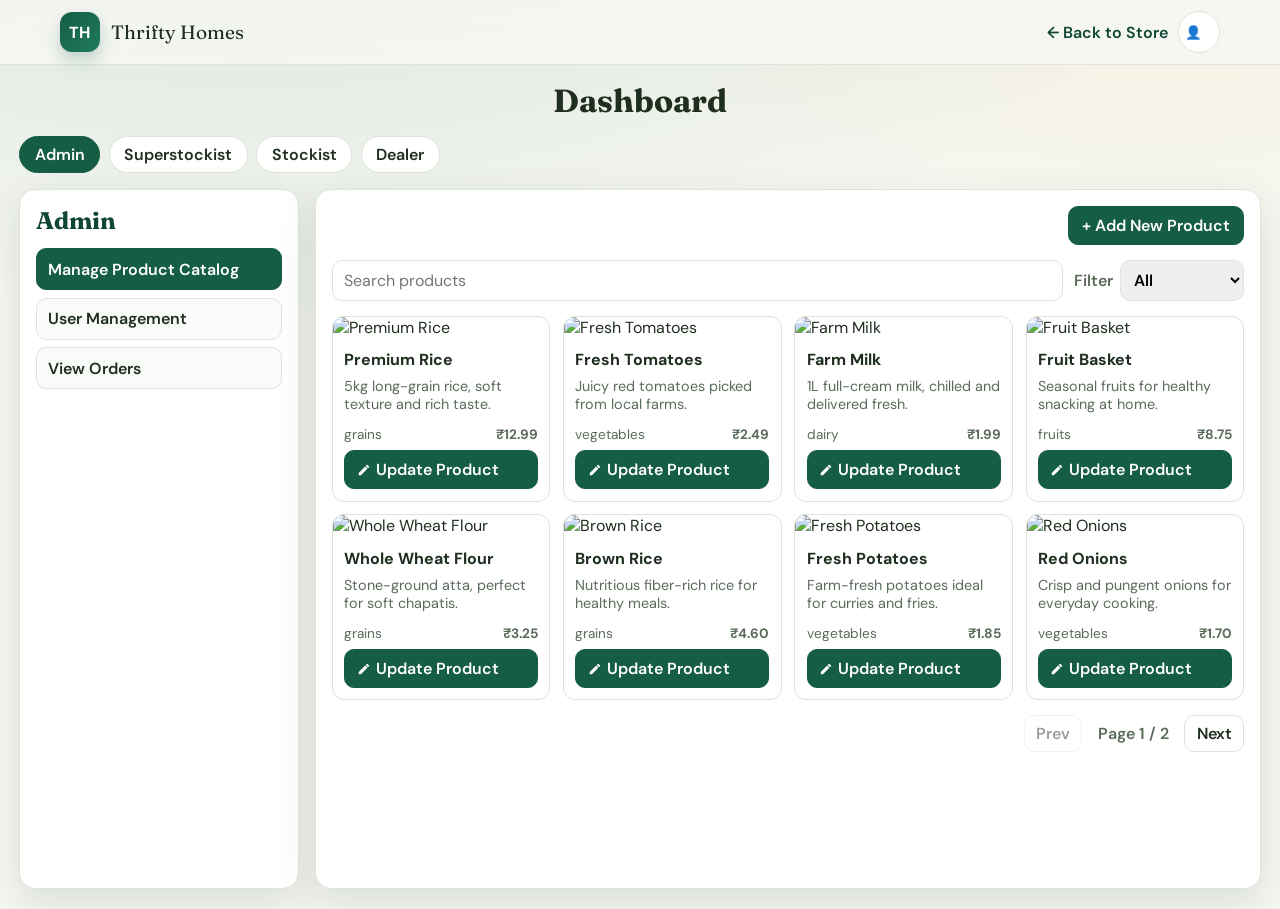
==== dashboard.html @ 23e751db "Add files via upload" ====
<!DOCTYPE html>
<html lang="en">
<head>
  <meta charset="UTF-8" />
  <meta name="viewport" content="width=device-width, initial-scale=1.0" />
  <title>Dashboard - Thrifty Homes</title>
  <link rel="preconnect" href="https://fonts.googleapis.com" />
  <link rel="preconnect" href="https://fonts.gstatic.com" crossorigin />
  <link href="https://fonts.googleapis.com/css2?family=DM+Sans:wght@400;500;700&family=Fraunces:opsz,wght@9..144,600;9..144,700&display=swap" rel="stylesheet" />
  <link rel="stylesheet" href="styles.css" />
</head>
<body>
  <header class="site-header">
    <nav class="navbar container dashboard-navbar">
      <div class="dashboard-nav-left">
        <a class="brand" href="index.html" aria-label="Thrifty Homes home">
          <span class="logo" aria-hidden="true">TH</span>
          <span class="brand-name">Thrifty Homes</span>
        </a>
      </div>
      <div class="dashboard-nav-right">
        <a class="back-link" href="index.html">← Back to Store</a>
        <button class="profile-btn dashboard-profile-btn" type="button" aria-label="User profile">
          <span class="profile-icon" aria-hidden="true">👤</span>
        </button>
      </div>
    </nav>
  </header>

  <main class="dashboard-page container" id="dashboardPage">
    <div class="dashboard-head">
      <h1>Dashboard</h1>
    </div>

    <div class="dashboard-tabs" role="tablist" aria-label="Dashboard roles">
      <button class="dashboard-tab active" data-dashboard-role="admin" type="button" role="tab" aria-selected="true">Admin</button>
      <button class="dashboard-tab" data-dashboard-role="superstockist" type="button" role="tab" aria-selected="false">Superstockist</button>
      <button class="dashboard-tab" data-dashboard-role="stockist" type="button" role="tab" aria-selected="false">Stockist</button>
      <button class="dashboard-tab" data-dashboard-role="dealer" type="button" role="tab" aria-selected="false">Dealer</button>
    </div>

    <div class="dashboard-layout">
      <aside class="dashboard-sidebar">
        <h2 class="dashboard-sidebar-title" id="dashboardSidebarTitle">Admin</h2>
        <p class="dashboard-sidebar-ref-chip" id="dashboardSidebarRefChip" hidden></p>
        <nav aria-label="Dashboard menu">
          <ul class="dashboard-menu" id="dashboardSidebarMenu"></ul>
        </nav>
      </aside>

      <section class="dashboard-content" id="dashboardContent">
        <div class="dashboard-content-head">
          <h3 id="dashboardContentTitle">Admin Workspace</h3>
          <button id="dashboardPrimaryAction" class="dashboard-primary-btn" type="button" hidden>+ Add New Product</button>
        </div>
        <p id="dashboardContentCopy">Use the menu on the left to access dashboard modules.</p>
        <div id="dashboardContentBody" class="dashboard-content-body"></div>
      </section>
    </div>
  </main>

  <div class="modal-overlay" id="productEditorModal" hidden>
    <div class="product-editor-modal">
      <button class="modal-close" id="closeProductEditor" type="button" aria-label="Close">✕</button>
      <h2 id="productEditorTitle">Update Product</h2>
      <form id="productEditorForm" class="product-editor-form">
        <label for="editorTitle">Product Name</label>
        <input id="editorTitle" name="title" type="text" required />

        <label for="editorCategory">Category</label>
        <select id="editorCategory" name="category" required>
          <option value="grains">Grains</option>
          <option value="vegetables">Vegetables</option>
          <option value="dairy">Dairy</option>
          <option value="fruits">Fruits</option>
        </select>

        <label for="editorDescription">Description</label>
        <textarea id="editorDescription" name="description" rows="3" required></textarea>

        <label for="editorPrice">Price (INR)</label>
        <input id="editorPrice" name="price" type="number" min="0.01" step="0.01" required />

        <label>Product Image</label>
        <div class="mock-upload-row">
          <button type="button" class="dashboard-secondary-btn" id="mockUploadBtn">Upload Image</button>
          <span id="mockUploadFileName" class="mock-upload-name">No file selected</span>
        </div>
        <input id="editorImage" name="image" type="text" hidden />

        <div class="product-editor-actions">
          <button type="button" class="dashboard-secondary-btn" id="cancelProductEditor">Cancel</button>
          <button type="submit" class="dashboard-primary-btn">Save Product</button>
        </div>
      </form>
    </div>
  </div>

  <div class="modal-overlay" id="userEditorModal" hidden>
    <div class="product-editor-modal">
      <button class="modal-close" id="closeUserEditor" type="button" aria-label="Close">✕</button>
      <h2>Add User</h2>
      <form id="userEditorForm" class="product-editor-form">
        <label for="userFirstName">First Name</label>
        <input id="userFirstName" name="firstName" type="text" required />

        <label for="userLastName">Last Name</label>
        <input id="userLastName" name="lastName" type="text" required />

        <label for="userEmail">Gmail ID</label>
        <input id="userEmail" name="email" type="email" placeholder="name@gmail.com" required />

        <label for="userRole">Role</label>
        <select id="userRole" name="role" required>
          <option value="Admin">Admin</option>
          <option value="Superstockist">Superstockist</option>
          <option value="Stockist">Stockist</option>
        </select>

        <label for="userReferenceNumber">Reference Number</label>
        <input id="userReferenceNumber" name="referenceNumber" type="text" required />

        <div class="product-editor-actions">
          <button type="button" class="dashboard-secondary-btn" id="cancelUserEditor">Cancel</button>
          <button type="submit" class="dashboard-primary-btn">Save User</button>
        </div>
      </form>
    </div>
  </div>

  <div class="modal-overlay" id="stockistDealerModal" hidden>
    <div class="product-editor-modal">
      <button class="modal-close" id="closeStockistDealerModal" type="button" aria-label="Close">✕</button>
      <h2>Add Stockist or Dealer</h2>
      <form id="stockistDealerForm" class="product-editor-form">
        <label for="sdFirstName">First Name</label>
        <input id="sdFirstName" name="firstName" type="text" required />

        <label for="sdLastName">Last Name</label>
        <input id="sdLastName" name="lastName" type="text" required />

        <label for="sdEmail">Gmail ID</label>
        <input id="sdEmail" name="email" type="email" placeholder="name@gmail.com" required />

        <label for="sdType">Type</label>
        <select id="sdType" name="type" required>
          <option value="stockist">Stockist</option>
          <option value="dealer">Dealer</option>
        </select>

        <label for="sdReferenceId">Reference ID</label>
        <input id="sdReferenceId" name="referenceId" type="text" required />

        <div class="product-editor-actions">
          <button type="button" class="dashboard-secondary-btn" id="cancelStockistDealerModal">Cancel</button>
          <button type="submit" class="dashboard-primary-btn">Save</button>
        </div>
      </form>
    </div>
  </div>

  <div class="modal-overlay" id="dealerInviteModal" hidden>
    <div class="product-editor-modal">
      <button class="modal-close" id="closeDealerInviteModal" type="button" aria-label="Close">✕</button>
      <h2>Add Dealer</h2>
      <form id="dealerInviteForm" class="product-editor-form">
        <label for="dealerFirstName">First Name</label>
        <input id="dealerFirstName" name="firstName" type="text" required />

        <label for="dealerLastName">Last Name</label>
        <input id="dealerLastName" name="lastName" type="text" required />

        <label for="dealerEmail">Gmail ID</label>
        <input id="dealerEmail" name="email" type="email" placeholder="name@gmail.com" required />

        <label for="dealerStockistRef">Stockist Reference ID</label>
        <input id="dealerStockistRef" name="stockistReferenceId" type="text" required />

        <label for="dealerRef">Dealer Reference ID</label>
        <input id="dealerRef" name="dealerReferenceId" type="text" required />

        <div class="product-editor-actions">
          <button type="button" class="dashboard-secondary-btn" id="cancelDealerInviteModal">Cancel</button>
          <button type="submit" class="dashboard-primary-btn">Save</button>
        </div>
      </form>
    </div>
  </div>

  <div class="modal-overlay" id="dispatchCompleteModal" hidden>
    <div class="product-editor-modal">
      <button class="modal-close" id="closeDispatchCompleteModal" type="button" aria-label="Close">✕</button>
      <h2>Update Dispatch</h2>
      <form id="dispatchCompleteForm" class="product-editor-form">
        <input id="dispatchOrderId" name="orderId" type="text" hidden />

        <label for="dispatchComments">Comments</label>
        <textarea id="dispatchComments" name="comments" rows="3" placeholder="Add dispatch notes"></textarea>

        <label for="dispatchStatus">Dispatch Status</label>
        <select id="dispatchStatus" name="dispatchStatus" required>
          <option value="dispatched">Shipped</option>
          <option value="cancelled">Cancelled</option>
        </select>

        <div id="dispatchDateTimeRow">
          <label for="dispatchCompletedAt">Dispatch Date & Time</label>
          <input id="dispatchCompletedAt" name="completedAt" type="datetime-local" required />
        </div>

        <div class="product-editor-actions">
          <button type="button" class="dashboard-secondary-btn" id="cancelDispatchCompleteModal">Cancel</button>
          <button type="submit" class="dashboard-primary-btn">Save Update</button>
        </div>
      </form>
    </div>
  </div>

  <div class="modal-overlay" id="deleteConfirmModal" hidden>
    <div class="product-editor-modal">
      <button class="modal-close" id="closeDeleteConfirmModal" type="button" aria-label="Close">✕</button>
      <h2 id="deleteConfirmTitle">Confirm Deletion</h2>
      <p id="deleteConfirmMessage">Are you sure you want to delete this user? This action cannot be undone.</p>
      <div class="product-editor-actions">
        <button type="button" class="dashboard-secondary-btn" id="cancelDeleteConfirmModal">Cancel</button>
        <button type="button" class="dashboard-primary-btn" id="confirmDeleteConfirmModal">Confirm Delete</button>
      </div>
    </div>
  </div>

  <script src="script.js"></script>
</body>
</html>
---- styles.css ----
:root {
  --bg: #f6f7f1;
  --ink: #1f2e1f;
  --muted: #5b6b5a;
  --brand: #165d46;
  --brand-dark: #0f4635;
  --accent: #f3a737;
  --card: #ffffff;
  --line: #dce5d9;
  --shadow: 0 14px 40px rgba(19, 43, 34, 0.12);
}

* {
  box-sizing: border-box;
}

body {
  margin: 0;
  font-family: "DM Sans", "Segoe UI", sans-serif;
  color: var(--ink);
  background:
    radial-gradient(1000px 500px at 20% -20%, rgba(54, 129, 101, 0.18), transparent),
    radial-gradient(700px 500px at 90% -30%, rgba(243, 167, 55, 0.18), transparent),
    var(--bg);
}

h1,
h2,
h3 {
  font-family: "Fraunces", Georgia, serif;
  margin: 0;
}

.container {
  width: min(1160px, 92vw);
  margin: 0 auto;
}

.site-header {
  position: sticky;
  top: 0;
  z-index: 40;
  background: rgba(246, 247, 241, 0.9);
  backdrop-filter: blur(12px);
  border-bottom: 1px solid rgba(22, 93, 70, 0.1);
}

.navbar {
  min-height: 74px;
  display: flex;
  align-items: center;
  justify-content: space-between;
  gap: 1.2rem;
}

.brand {
  display: flex;
  align-items: center;
  gap: 0.7rem;
  color: var(--ink);
  text-decoration: none;
}

.logo {
  width: 40px;
  height: 40px;
  border-radius: 12px;
  display: grid;
  place-items: center;
  font-weight: 700;
  letter-spacing: 0.03em;
  color: #fff;
  background: linear-gradient(135deg, var(--brand), #1f7b5e);
  box-shadow: 0 8px 16px rgba(22, 93, 70, 0.24);
}

.brand-name {
  font-family: "Fraunces", Georgia, serif;
  font-size: 1.2rem;
}

.nav-links {
  list-style: none;
  margin: 0;
  padding: 0;
  display: flex;
  align-items: center;
  gap: 0.4rem;
}

.nav-link {
  text-decoration: none;
  color: var(--ink);
  font-weight: 500;
  padding: 0.45rem 0.85rem;
  border-radius: 999px;
  transition: 0.2s ease;
}

.nav-link:hover {
  background: #e9f0e7;
}

.nav-link.has-tooltip {
  position: relative;
}

.nav-link.has-tooltip::after {
  content: attr(data-tooltip);
  position: absolute;
  left: 50%;
  top: calc(100% + 8px);
  transform: translateX(-50%) translateY(6px);
  opacity: 0;
  pointer-events: none;
  background: #1f2e1f;
  color: #fff;
  font-size: 0.78rem;
  line-height: 1.25;
  padding: 0.4rem 0.55rem;
  border-radius: 8px;
  white-space: nowrap;
  transition: opacity 0.15s ease, transform 0.15s ease;
  z-index: 70;
}

.nav-link.has-tooltip:hover::after,
.nav-link.has-tooltip:focus-visible::after {
  opacity: 1;
  transform: translateX(-50%) translateY(0);
}

.right-controls {
  margin-left: auto;
  display: flex;
  align-items: center;
  gap: 0.5rem;
}

.profile-menu {
  position: relative;
}

.profile-btn {
  border: 1px solid var(--line);
  background: #fff;
  border-radius: 999px;
  width: 42px;
  height: 42px;
  cursor: pointer;
}

.profile-btn:hover {
  border-color: var(--brand);
}

.dropdown {
  position: absolute;
  right: 0;
  top: 50px;
  display: none;
  min-width: 160px;
  background: #fff;
  border: 1px solid var(--line);
  border-radius: 12px;
  box-shadow: var(--shadow);
  overflow: hidden;
}

.dropdown.show {
  display: block;
}

.dropdown a {
  display: block;
  text-decoration: none;
  color: var(--ink);
  padding: 0.7rem 0.9rem;
}

.dropdown a:hover {
  background: #edf4eb;
}

.slideshow-wrap {
  padding: 1rem 0 0.3rem;
}

.slideshow {
  position: relative;
  min-height: 340px;
  border-radius: 24px;
  overflow: hidden;
  box-shadow: var(--shadow);
}

.slide {
  position: absolute;
  inset: 0;
  background-size: cover;
  background-position: center;
  opacity: 0;
  transform: scale(1.05);
  transition: opacity 0.8s ease, transform 0.8s ease;
  display: grid;
  align-items: end;
}

.slide.active {
  opacity: 1;
  transform: scale(1);
}

.slide-content {
  color: #fff;
  padding: 2rem;
  max-width: 600px;
}

.slide-content .eyebrow {
  font-size: 0.85rem;
  text-transform: uppercase;
  letter-spacing: 0.12em;
  opacity: 0.9;
}

.slide-content p {
  margin: 0.5rem 0 0;
  line-height: 1.5;
}

.slide-dots {
  position: absolute;
  bottom: 14px;
  right: 18px;
  display: flex;
  gap: 0.4rem;
}

.dot {
  width: 10px;
  height: 10px;
  border-radius: 50%;
  border: none;
  background: rgba(255, 255, 255, 0.5);
  cursor: pointer;
}

.dot.active {
  background: #fff;
}

.catalog {
  padding: 1.6rem 0 2.4rem;
  display: grid;
  grid-template-columns: 1fr;
  gap: 1.2rem;
}

.products-pane,
.cart-pane,
.checkout-form-panel,
.checkout-summary-panel {
  background: var(--card);
  border: 1px solid var(--line);
  border-radius: 18px;
  box-shadow: var(--shadow);
}

.products-pane,
.cart-pane {
  padding: 1rem;
}

.section-head h2 {
  font-size: 1.35rem;
}
.cart-item-layout {
  display: grid;
  grid-template-columns: 62px 1fr auto;
  align-items: center;
  gap: 0.6rem;
}
.cart-item-image {
  width: 62px;
  height: 62px;
  object-fit: cover;
  border-radius: 10px;
  border: 1px solid var(--line);
}
.cart-item-main {
  min-width: 0;
}

.section-head p {
  margin: 0.4rem 0 1rem;
  color: var(--muted);
}

.catalog-controls-row {
  margin-bottom: 0.9rem;
  display: flex;
  align-items: center;
  gap: 0.75rem;
}

.catalog-search-wrap {
  margin-bottom: 0;
  flex: 1;
}

.catalog-search {
  width: 100%;
  border: 1px solid var(--line);
  border-radius: 12px;
  padding: 0.7rem 0.8rem;
  font: inherit;
  background: #fff;
}

.catalog-search:focus {
  outline: 2px solid rgba(22, 93, 70, 0.25);
  border-color: var(--brand);
}

.catalog-filter-wrap {
  margin-bottom: 0;
  display: flex;
  align-items: center;
  gap: 0.55rem;
  white-space: nowrap;
}

.catalog-filter-label {
  color: var(--muted);
  font-weight: 600;
  font-size: 0.92rem;
}

.catalog-filter {
  border: 1px solid var(--line);
  border-radius: 10px;
  padding: 0.48rem 0.6rem;
  font: inherit;
  background: #fff;
}

@media (max-width: 760px) {
  .catalog-controls-row {
    flex-direction: column;
    align-items: stretch;
  }

  .catalog-filter-wrap {
    white-space: normal;
  }
}

.product-grid {
  display: grid;
  grid-template-columns: repeat(4, minmax(220px, 1fr));
  gap: 0.9rem;
}

.catalog-pagination {
  margin-top: 1rem;
  display: flex;
  align-items: center;
  justify-content: flex-end;
  gap: 0.5rem;
}

.page-btn {
  border: 1px solid var(--line);
  background: #fff;
  color: var(--ink);
  border-radius: 10px;
  padding: 0.45rem 0.7rem;
  cursor: pointer;
  font: inherit;
  font-weight: 600;
}

.page-btn:disabled {
  opacity: 0.45;
  cursor: not-allowed;
}

.page-indicator {
  color: var(--muted);
  font-weight: 600;
  min-width: 86px;
  text-align: center;
}

.product-card {
  border: 1px solid var(--line);
  border-radius: 14px;
  overflow: hidden;
  background: #fff;
}

.product-card img {
  width: 100%;
  height: 160px;
  object-fit: cover;
}

.product-content {
  padding: 0.75rem;
}

.product-content h3 {
  font-size: 1.1rem;
}

.product-content p {
  margin: 0.4rem 0;
  color: var(--muted);
  min-height: 40px;
}

.price-row {
  display: flex;
  justify-content: space-between;
  align-items: center;
  margin-top: 0.35rem;
}

.price {
  color: var(--brand-dark);
  font-weight: 700;
}

.card-actions {
  margin-top: 0.6rem;
  display: flex;
  align-items: center;
  flex-wrap: wrap;
  justify-content: flex-end;
  gap: 0.45rem;
}

.qty-controls {
  display: flex;
  align-items: center;
  gap: 0.45rem;
}

.qty-controls[hidden] {
  display: none !important;
}

.qty-input {
  width: 68px;
  border: 1px solid var(--line);
  border-radius: 10px;
  padding: 0.56rem 0.5rem;
  font: inherit;
  text-align: center;
}

.qty-step-btn {
  width: 34px;
  height: 34px;
  border: 1px solid var(--line);
  border-radius: 10px;
  background: #eef5ea;
  color: var(--brand-dark);
  cursor: pointer;
  font-weight: 700;
}

.add-btn,
.checkout-btn,
.place-order-btn {
  border: none;
  cursor: pointer;
  font-weight: 600;
  border-radius: 10px;
}

.add-btn {
  background: var(--brand);
  color: #fff;
  padding: 0.56rem 0.65rem;
}

.cart-actions {
  display: flex;
  align-items: center;
  justify-content: flex-end;
  gap: 0.35rem;
}

.cart-step-btn,
.cart-delete-btn {
  border: 1px solid var(--line);
  border-radius: 8px;
  min-width: 34px;
  height: 32px;
  padding: 0.2rem 0.5rem;
  cursor: pointer;
  font-weight: 600;
}

.cart-step-btn {
  background: #e8f4ef;
  color: var(--brand-dark);
}

.cart-delete-btn {
  background: #fff2ec;
  color: #8a3d21;
}

.cart-pane {
  display: flex;
  flex-direction: column;
  gap: 0.6rem;
}

.cart-list {
  max-height: 470px;
  overflow-y: auto;
}

.cart-empty {
  color: var(--muted);
  margin: 0;
  padding: 0.7rem 0.2rem;
}

.cart-item {
  border: 1px solid var(--line);
  border-radius: 10px;
  padding: 0.65rem;
  margin-bottom: 0.6rem;
  background: #fbfcf9;
}

.cart-item-row {
  display: flex;
  justify-content: space-between;
  gap: 0.5rem;
}

@media (max-width: 520px) {
  .cart-item-layout {
    grid-template-columns: 52px 1fr;
  }

  .cart-item-image {
    width: 52px;
    height: 52px;
  }

  .cart-actions {
    grid-column: 1 / -1;
    justify-content: flex-start;
    margin-top: 0.35rem;
  }
}
.cart-meta {
  color: var(--muted);
  font-size: 0.9rem;
}

.cart-summary {
  margin-top: auto;
  border-top: 1px solid var(--line);
  padding-top: 0.9rem;
  display: flex;
  align-items: center;
  justify-content: space-between;
}

.checkout-btn,
.place-order-btn {
  background: linear-gradient(135deg, var(--accent), #ffc86f);
  color: #392600;
  padding: 0.64rem 0.9rem;
}

.checkout-page {
  padding: 1.5rem 0 2.4rem;
  display: grid;
  grid-template-columns: 1.7fr 1fr;
  gap: 1rem;
}

.floating-cart-bar {
  position: fixed;
  left: 50%;
  bottom: 14px;
  transform: translateX(-50%) translateY(120%);
  width: min(760px, 94vw);
  background: #ffffff;
  border: 1px solid var(--line);
  border-radius: 14px;
  box-shadow: var(--shadow);
  display: flex;
  align-items: center;
  justify-content: space-between;
  gap: 0.8rem;
  padding: 0.7rem 0.85rem;
  z-index: 110;
  transition: transform 0.25s ease;
}

.floating-cart-bar.show {
  transform: translateX(-50%) translateY(0);
}

.floating-cart-meta {
  display: grid;
  gap: 0.2rem;
}

.floating-cart-meta span {
  color: var(--muted);
  font-size: 0.9rem;
}

.checkout-form-panel,
.checkout-summary-panel {
  padding: 1rem;
}

.checkout-copy {
  color: var(--muted);
}

.checkout-form {
  display: grid;
  gap: 0.5rem;
}

.checkout-form input,
.checkout-form textarea {
  width: 100%;
  border: 1px solid var(--line);
  border-radius: 10px;
  padding: 0.65rem;
  font: inherit;
}

.payment-options {
  margin: 0.5rem 0;
  border: 1px solid var(--line);
  border-radius: 10px;
  padding: 0.7rem;
  display: grid;
  gap: 0.45rem;
}

.checkout-items {
  display: grid;
  gap: 0.5rem;
}

.checkout-item {
  border: 1px solid var(--line);
  border-radius: 10px;
  padding: 0.65rem;
  background: #fbfcf9;
}

.checkout-item-layout {
  display: grid;
  grid-template-columns: 60px 1fr auto;
  align-items: center;
  gap: 0.55rem;
}

.checkout-item-image {
  width: 60px;
  height: 60px;
  object-fit: cover;
  border-radius: 10px;
  border: 1px solid var(--line);
}

.checkout-item-main {
  min-width: 0;
  display: grid;
  gap: 0.2rem;
}

.checkout-item-controls {
  display: flex;
  align-items: center;
  gap: 0.35rem;
}

.checkout-step-btn,
.checkout-delete-btn {
  border: 1px solid var(--line);
  border-radius: 8px;
  min-width: 32px;
  height: 30px;
  background: #fff;
  cursor: pointer;
  font-weight: 700;
}

.checkout-step-btn {
  background: #e8f4ef;
  color: var(--brand-dark);
}

.checkout-delete-btn {
  background: #fff2ec;
  color: #8a3d21;
}

.checkout-qty {
  min-width: 18px;
  text-align: center;
  font-weight: 700;
  color: var(--ink);
}

.checkout-total-row {
  margin-top: 0.8rem;
  padding-top: 0.8rem;
  border-top: 1px solid var(--line);
  display: flex;
  justify-content: space-between;
}

.back-link {
  color: var(--brand-dark);
  text-decoration: none;
  font-weight: 600;
}

/* Orders Page */
.orders-page {
  padding: 1.6rem 0 5rem;
}

.orders-header {
  margin-bottom: 1.2rem;
}

.orders-list {
  display: grid;
  gap: 1rem;
}

.order-card {
  background: var(--card);
  border: 1px solid var(--line);
  border-radius: 16px;
  box-shadow: var(--shadow);
  overflow: hidden;
}

.order-card-header {
  display: flex;
  align-items: center;
  justify-content: space-between;
  flex-wrap: wrap;
  gap: 0.5rem;
  padding: 0.75rem 1rem;
  background: #f3f8f1;
  border-bottom: 1px solid var(--line);
}

.order-card-meta {
  display: flex;
  align-items: center;
  gap: 1rem;
}

.order-id {
  font-weight: 700;
  font-size: 0.95rem;
  color: var(--brand-dark);
}

.order-date {
  color: var(--muted);
  font-size: 0.9rem;
}

.order-card-right {
  display: flex;
  align-items: center;
  gap: 0.75rem;
}

.order-payment {
  font-size: 0.85rem;
  color: var(--muted);
  border: 1px solid var(--line);
  border-radius: 999px;
  padding: 0.2rem 0.6rem;
  background: #fff;
}

.order-status {
  font-weight: 700;
  font-size: 0.9rem;
}

.order-items {
  padding: 0.75rem 1rem;
  display: grid;
  gap: 0.6rem;
}

.order-line-item {
  display: grid;
  grid-template-columns: 52px 1fr auto;
  align-items: center;
  gap: 0.65rem;
}

.order-item-image {
  width: 52px;
  height: 52px;
  object-fit: cover;
  border-radius: 10px;
  border: 1px solid var(--line);
}

.order-item-meta {
  display: grid;
  gap: 0.15rem;
}

.order-item-title {
  font-weight: 600;
  font-size: 0.95rem;
}

.order-item-qty {
  color: var(--muted);
  font-size: 0.85rem;
}

.order-item-total {
  font-size: 0.95rem;
  color: var(--brand-dark);
}

.order-total-row {
  display: flex;
  justify-content: space-between;
  align-items: center;
  padding: 0.65rem 1rem;
  border-top: 1px solid var(--line);
  background: #f9fbf7;
  font-weight: 600;
}

/* Mock Razorpay Modal */
.rzp-overlay {
  position: fixed;
  inset: 0;
  background: rgba(0,0,0,0.6);
  display: grid;
  place-items: center;
  z-index: 200;
  padding: 1rem;
}

.rzp-overlay[hidden] { display: none !important; }

.rzp-modal {
  width: min(420px, 100%);
  background: #fff;
  border-radius: 12px;
  overflow: hidden;
  box-shadow: 0 20px 60px rgba(0,0,0,0.35);
  font-family: 'DM Sans', sans-serif;
}

.rzp-header {
  background: #2b6de5;
  padding: 0.85rem 1rem;
  display: flex;
  align-items: center;
  justify-content: space-between;
  color: #fff;
}

.rzp-brand {
  display: flex;
  align-items: center;
  gap: 0.45rem;
  font-weight: 700;
  font-size: 1rem;
  letter-spacing: 0.02em;
}

.rzp-header-right {
  display: flex;
  align-items: center;
  gap: 0.75rem;
}

.rzp-amount {
  font-weight: 700;
  font-size: 1rem;
}

.rzp-close {
  background: none;
  border: none;
  color: rgba(255,255,255,0.8);
  font-size: 1.1rem;
  cursor: pointer;
  padding: 0 0.25rem;
  line-height: 1;
}
.rzp-close:hover { color: #fff; }

.rzp-body {
  padding: 1rem;
}

.rzp-tabs {
  display: flex;
  border-bottom: 2px solid #e8e8e8;
  margin-bottom: 1rem;
  gap: 0;
}

.rzp-tab {
  background: none;
  border: none;
  padding: 0.5rem 0.85rem;
  font-size: 0.85rem;
  color: #555;
  cursor: pointer;
  border-bottom: 2px solid transparent;
  margin-bottom: -2px;
  font-weight: 500;
  transition: color 0.15s, border-color 0.15s;
}
.rzp-tab.active { color: #2b6de5; border-bottom-color: #2b6de5; font-weight: 700; }
.rzp-tab:hover:not(.active) { color: #222; }

.rzp-label {
  display: block;
  font-size: 0.8rem;
  color: #777;
  margin-bottom: 0.3rem;
  margin-top: 0.65rem;
  font-weight: 500;
}

.rzp-input {
  width: 100%;
  border: 1.5px solid #d0d0d0;
  border-radius: 6px;
  padding: 0.55rem 0.7rem;
  font-size: 0.95rem;
  outline: none;
  box-sizing: border-box;
  transition: border-color 0.15s;
}
.rzp-input:focus { border-color: #2b6de5; }

.rzp-input-row {
  display: flex;
  gap: 0.5rem;
}
.rzp-input-row .rzp-input { flex: 1; }

.rzp-verify-btn {
  background: #2b6de5;
  color: #fff;
  border: none;
  border-radius: 6px;
  padding: 0 1rem;
  font-size: 0.85rem;
  font-weight: 600;
  cursor: pointer;
  white-space: nowrap;
}
.rzp-verify-btn:hover { background: #1a56c4; }

.rzp-hint {
  font-size: 0.78rem;
  color: #aaa;
  margin: 0.3rem 0 0.75rem;
}

.rzp-upi-apps {
  display: grid;
  grid-template-columns: repeat(4, 1fr);
  gap: 0.5rem;
  margin-top: 0.75rem;
}

.rzp-upi-app {
  display: flex;
  flex-direction: column;
  align-items: center;
  gap: 0.3rem;
  padding: 0.5rem 0.25rem;
  border: 1.5px solid #e0e0e0;
  border-radius: 8px;
  background: #fafafa;
  cursor: pointer;
  font-size: 0.72rem;
  color: #333;
  font-weight: 500;
  transition: border-color 0.15s;
}
.rzp-upi-app:hover { border-color: #2b6de5; background: #f0f5ff; }
.rzp-upi-app img { width: 36px; height: 24px; object-fit: contain; }

.rzp-upi-icon {
  width: 36px;
  height: 24px;
  border-radius: 5px;
  color: #fff;
  font-weight: 700;
  font-size: 0.75rem;
  display: flex;
  align-items: center;
  justify-content: center;
}

.rzp-row-2 {
  display: grid;
  grid-template-columns: 1fr 1fr;
  gap: 0.75rem;
}

.rzp-bank-grid {
  display: grid;
  grid-template-columns: repeat(4, 1fr);
  gap: 0.5rem;
  margin-top: 0.5rem;
}

.rzp-bank {
  padding: 0.5rem 0.25rem;
  border: 1.5px solid #e0e0e0;
  border-radius: 8px;
  background: #fafafa;
  font-size: 0.8rem;
  font-weight: 600;
  color: #333;
  cursor: pointer;
  transition: border-color 0.15s, background 0.15s;
}
.rzp-bank:hover { border-color: #2b6de5; background: #f0f5ff; color: #2b6de5; }

.rzp-pay-btn {
  width: 100%;
  margin-top: 1.2rem;
  padding: 0.75rem;
  background: #2b6de5;
  color: #fff;
  border: none;
  border-radius: 8px;
  font-size: 1rem;
  font-weight: 700;
  cursor: pointer;
  transition: background 0.15s;
}
.rzp-pay-btn:hover:not(:disabled) { background: #1a56c4; }
.rzp-pay-btn:disabled { opacity: 0.7; cursor: not-allowed; }

.rzp-secure {
  text-align: center;
  font-size: 0.75rem;
  color: #aaa;
  margin-top: 0.6rem;
}

.order-note {
  margin-top: 0.7rem;
  color: var(--brand-dark);
  min-height: 20px;
}

/* Dashboard Page */
.dashboard-page {
  width: 100%;
  max-width: none;
  margin: 0;
  min-height: calc(100vh - 74px);
  padding: 1rem 1.2rem 1.2rem;
}

.dashboard-page.container {
  width: 100%;
  max-width: none;
}

.dashboard-navbar {
  min-height: 64px;
  display: flex;
  justify-content: space-between;
  align-items: center;
}

.dashboard-nav-left {
  display: flex;
  align-items: center;
}

.dashboard-nav-title {
  font-size: 1.35rem;
  color: var(--brand-dark);
}

.dashboard-nav-right {
  display: flex;
  align-items: center;
  gap: 0.6rem;
}

.dashboard-profile-btn {
  display: inline-flex;
  align-items: center;
  gap: 0;
}

.dashboard-head {
  margin-bottom: 1rem;
  text-align: center;
}

.dashboard-tabs {
  display: flex;
  gap: 0.55rem;
  margin-bottom: 1rem;
  flex-wrap: wrap;
}

.dashboard-tab {
  border: 1px solid var(--line);
  background: #fff;
  color: var(--ink);
  border-radius: 999px;
  padding: 0.45rem 0.9rem;
  font: inherit;
  font-weight: 600;
  cursor: pointer;
}

.dashboard-tab.active {
  background: var(--brand);
  color: #fff;
  border-color: var(--brand);
}

.dashboard-layout {
  display: grid;
  grid-template-columns: 280px 1fr;
  gap: 1rem;
  min-height: calc(100vh - 200px);
}

.dashboard-sidebar,
.dashboard-content {
  background: var(--card);
  border: 1px solid var(--line);
  border-radius: 16px;
  box-shadow: var(--shadow);
  padding: 1rem;
  height: 100%;
}

.dashboard-content-head {
  display: flex;
  align-items: center;
  justify-content: space-between;
  gap: 0.8rem;
}

.dashboard-content-body {
  margin-top: 0.9rem;
}

.dashboard-catalog-controls {
  display: flex;
  align-items: center;
  gap: 0.7rem;
  margin-bottom: 0.9rem;
}

.dashboard-catalog-search {
  flex: 1;
  border: 1px solid var(--line);
  border-radius: 10px;
  padding: 0.58rem 0.68rem;
  font: inherit;
}

.dashboard-catalog-filter-wrap {
  display: flex;
  align-items: center;
  gap: 0.45rem;
  color: var(--muted);
  font-weight: 600;
}

.dashboard-catalog-filter {
  border: 1px solid var(--line);
  border-radius: 10px;
  padding: 0.48rem 0.55rem;
  font: inherit;
}

.dashboard-primary-btn,
.dashboard-secondary-btn {
  border-radius: 10px;
  border: 1px solid var(--line);
  cursor: pointer;
  font: inherit;
  font-weight: 600;
  padding: 0.5rem 0.8rem;
}

.dashboard-primary-btn {
  margin-left: auto;
  border-color: var(--brand);
  background: var(--brand);
  color: #fff;
}

.dashboard-secondary-btn {
  background: #f8fbf7;
  color: var(--ink);
}

.dashboard-update-btn {
  display: inline-flex;
  align-items: center;
  gap: 0.35rem;
  border: 1px solid var(--brand);
  background: var(--brand);
  color: #fff;
  border-radius: 10px;
  padding: 0.5rem 0.7rem;
  font: inherit;
  font-weight: 600;
  cursor: pointer;
}

.dashboard-update-btn:hover {
  background: var(--brand-dark);
  border-color: var(--brand-dark);
}

.dashboard-update-icon {
  width: 14px;
  height: 14px;
  fill: currentColor;
}

.dashboard-products-grid {
  display: grid;
  grid-template-columns: repeat(4, minmax(200px, 1fr));
  gap: 0.8rem;
}

.dashboard-catalog-pagination {
  margin-top: 0.9rem;
  display: flex;
  align-items: center;
  justify-content: flex-end;
  gap: 0.5rem;
}

.dashboard-product-card {
  border: 1px solid var(--line);
  border-radius: 12px;
  overflow: hidden;
  background: #fff;
}

.dashboard-product-card img {
  width: 100%;
  height: 142px;
  object-fit: cover;
}

.dashboard-product-content {
  padding: 0.7rem;
  display: grid;
  gap: 0.45rem;
}

.dashboard-product-content h4 {
  margin: 0;
  font-size: 1rem;
}

.dashboard-product-content p {
  margin: 0;
  color: var(--muted);
  font-size: 0.9rem;
  min-height: 42px;
}

.dashboard-product-meta {
  display: flex;
  align-items: center;
  justify-content: space-between;
  font-size: 0.85rem;
  color: var(--muted);
}

.dashboard-placeholder {
  margin: 0;
  color: var(--muted);
}

.dashboard-table-wrap {
  margin-top: 0.3rem;
  border: 1px solid var(--line);
  border-radius: 12px;
  overflow: auto;
  background: #fff;
}

.dashboard-table {
  width: 100%;
  border-collapse: collapse;
  min-width: 760px;
}

.dashboard-table th,
.dashboard-table td {
  padding: 0.68rem 0.7rem;
  border-bottom: 1px solid var(--line);
  text-align: left;
  vertical-align: middle;
}

.dashboard-table th {
  background: #f3f8f1;
  color: var(--brand-dark);
  font-size: 0.88rem;
}

.dashboard-table tbody tr:hover {
  background: #fbfcf9;
}

.dashboard-remove-btn {
  border: 1px solid #d8b0a2;
  background: #fff2ec;
  color: #8a3d21;
  border-radius: 8px;
  padding: 0.36rem 0.6rem;
  font: inherit;
  font-weight: 600;
  cursor: pointer;
}

.dashboard-orders-accordion {
  display: grid;
  gap: 0.75rem;
}

.dashboard-order-accordion-item {
  border: 1px solid var(--line);
  border-radius: 12px;
  background: #fff;
  box-shadow: var(--shadow);
}

.dashboard-order-accordion-toggle {
  width: 100%;
  border: none;
  background: transparent;
  cursor: pointer;
  padding: 0.75rem;
  display: flex;
  display: flex;
  justify-content: space-between;
  align-items: flex-start;
  gap: 0.6rem;
  text-align: left;
}

.dashboard-order-summary-left p {
  margin: 0.2rem 0 0;
  color: var(--muted);
  font-size: 0.86rem;
}

.dashboard-order-summary-right {
  display: grid;
  justify-items: end;
  gap: 0.2rem;
}

.dashboard-order-total {
  color: var(--brand-dark);
  font-weight: 700;
  font-size: 0.92rem;
}

.dashboard-order-accordion-body {
  border-top: 1px solid var(--line);
  padding: 0.7rem 0.75rem 0.75rem;
  display: grid;
  gap: 0.6rem;
}

.dashboard-order-status {
  font-size: 0.8rem;
  font-weight: 700;
  color: var(--brand-dark);
  background: #e8f4ef;
  border: 1px solid #cfe5da;
  border-radius: 999px;
  padding: 0.2rem 0.55rem;
}

.dashboard-order-refs {
  display: flex;
  flex-wrap: wrap;
  gap: 0.45rem;
}

.dashboard-order-ref-chip {
  display: inline-flex;
  align-items: center;
  gap: 0.25rem;
  border: 1px solid #cfe5da;
  background: #eef8f3;
  color: var(--brand-dark);
  border-radius: 999px;
  padding: 0.2rem 0.55rem;
  font-size: 0.82rem;
  line-height: 1.25;
}

.dashboard-order-customer h4 {
  margin: 0 0 0.2rem;
  font-size: 0.95rem;
}

.dashboard-order-customer p {
  margin: 0;
  color: var(--muted);
  font-size: 0.86rem;
  line-height: 1.35;
}

.dashboard-order-meta {
  margin-top: 0.2rem;
  padding-top: 0.5rem;
  border-top: 1px dashed var(--line);
  display: flex;
  justify-content: space-between;
  align-items: center;
}

.dashboard-order-meta span {
  color: var(--muted);
  font-size: 0.88rem;
}

.dashboard-dispatch-toggle {
  display: flex;
  gap: 0.55rem;
  margin-bottom: 0.75rem;
}

.dashboard-dispatch-toggle-btn {
  border: 1px solid var(--line);
  background: #f8fbf7;
  color: var(--ink);
  border-radius: 999px;
  padding: 0.38rem 0.75rem;
  font: inherit;
  font-weight: 600;
  cursor: pointer;
}

.dashboard-dispatch-toggle-btn.active {
  background: var(--brand);
  border-color: var(--brand);
  color: #fff;
}

.dashboard-dispatch-actions {
  margin-top: 0.5rem;
  display: flex;
  justify-content: flex-end;
}

.dashboard-dispatch-details {
  margin-top: 0.4rem;
  padding-top: 0.4rem;
  border-top: 1px dashed var(--line);
  color: var(--muted);
  font-size: 0.84rem;
  display: grid;
  gap: 0.2rem;
}

.product-editor-modal {
  width: min(520px, 95vw);
  background: #fff;
  border: 1px solid var(--line);
  border-radius: 16px;
  box-shadow: var(--shadow);
  padding: 1rem;
  position: relative;
}

.product-editor-form {
  display: grid;
  gap: 0.5rem;
}

.product-editor-form input,
.product-editor-form textarea,
.product-editor-form select {
  width: 100%;
  border: 1px solid var(--line);
  border-radius: 10px;
  padding: 0.6rem;
  font: inherit;
}

.product-editor-actions {
  margin-top: 0.5rem;
  display: flex;
  justify-content: flex-end;
  gap: 0.5rem;
}

.mock-upload-row {
  display: flex;
  align-items: center;
  gap: 0.55rem;
}

.mock-upload-name {
  color: var(--muted);
  font-size: 0.9rem;
}

.dashboard-sidebar-title {
  margin-bottom: 0.8rem;
  color: var(--brand-dark);
}

.dashboard-sidebar-ref-chip {
  display: inline-flex;
  align-items: center;
  margin: -0.1rem 0 0.85rem;
  padding: 0.28rem 0.62rem;
  border-radius: 999px;
  border: 1px solid #c9dbc5;
  background: #eef7eb;
  color: #1c513d;
  font-size: 0.78rem;
  font-weight: 600;
}

.dashboard-sidebar-ref-chip[hidden] {
  display: none !important;
}

.dashboard-menu {
  list-style: none;
  margin: 0;
  padding: 0;
  display: grid;
  gap: 0.45rem;
}

.dashboard-menu-btn {
  width: 100%;
  text-align: left;
  border: 1px solid var(--line);
  background: #f8fbf7;
  color: var(--ink);
  border-radius: 10px;
  padding: 0.6rem 0.7rem;
  font: inherit;
  font-weight: 600;
  cursor: pointer;
}

.dashboard-menu-btn:hover {
  background: #edf7ea;
  border-color: #bdd7b5;
}

.dashboard-menu-btn.active {
  background: var(--brand);
  color: #fff;
  border-color: var(--brand);
}

@media (max-width: 990px) {
  .dashboard-layout {
    grid-template-columns: 1fr;
  }

  .dashboard-catalog-controls {
    flex-direction: column;
    align-items: stretch;
  }

  .dashboard-products-grid {
    grid-template-columns: repeat(2, minmax(160px, 1fr));
  }
}

.modal-overlay {
  position: fixed;
  inset: 0;
  background: rgba(20, 32, 20, 0.45);
  display: grid;
  place-items: center;
  padding: 1rem;
  z-index: 120;
}

.modal-overlay[hidden] {
  display: none !important;
}

.signin-modal {
  width: min(420px, 95vw);
  background: #fff;
  border: 1px solid var(--line);
  border-radius: 16px;
  box-shadow: var(--shadow);
  padding: 1rem;
  position: relative;
}

.signin-modal h2 {
  margin-bottom: 0.35rem;
}

.signin-modal p {
  margin: 0 0 1rem;
  color: var(--muted);
}

.modal-close {
  position: absolute;
  right: 0.6rem;
  top: 0.45rem;
  border: none;
  background: transparent;
  font-size: 1.4rem;
  color: var(--muted);
  cursor: pointer;
}

.google-login-btn {
  width: 100%;
  border: 1px solid var(--line);
  border-radius: 12px;
  background: #fff;
  color: var(--ink);
  padding: 0.7rem 0.9rem;
  font: inherit;
  font-weight: 600;
  cursor: pointer;
  display: flex;
  align-items: center;
  justify-content: center;
  gap: 0.5rem;
}

.google-login-btn span {
  width: 22px;
  height: 22px;
  border-radius: 50%;
  display: grid;
  place-items: center;
  font-size: 0.8rem;
  font-weight: 700;
  color: #fff;
  background: linear-gradient(135deg, #ea4335, #fbbc05);
}

@media (max-width: 990px) {
  .catalog,
  .checkout-page {
    grid-template-columns: 1fr;
  }

  .product-grid {
    grid-template-columns: 1fr;
  }
}

@media (max-width: 760px) {
  .navbar {
    flex-wrap: wrap;
    justify-content: center;
    padding: 0.5rem 0;
  }

  .right-controls {
    margin-left: 0;
  }

  .slide-content {
    padding: 1.4rem;
  }

  .floating-cart-bar {
    width: calc(100vw - 16px);
    bottom: 8px;
  }
}
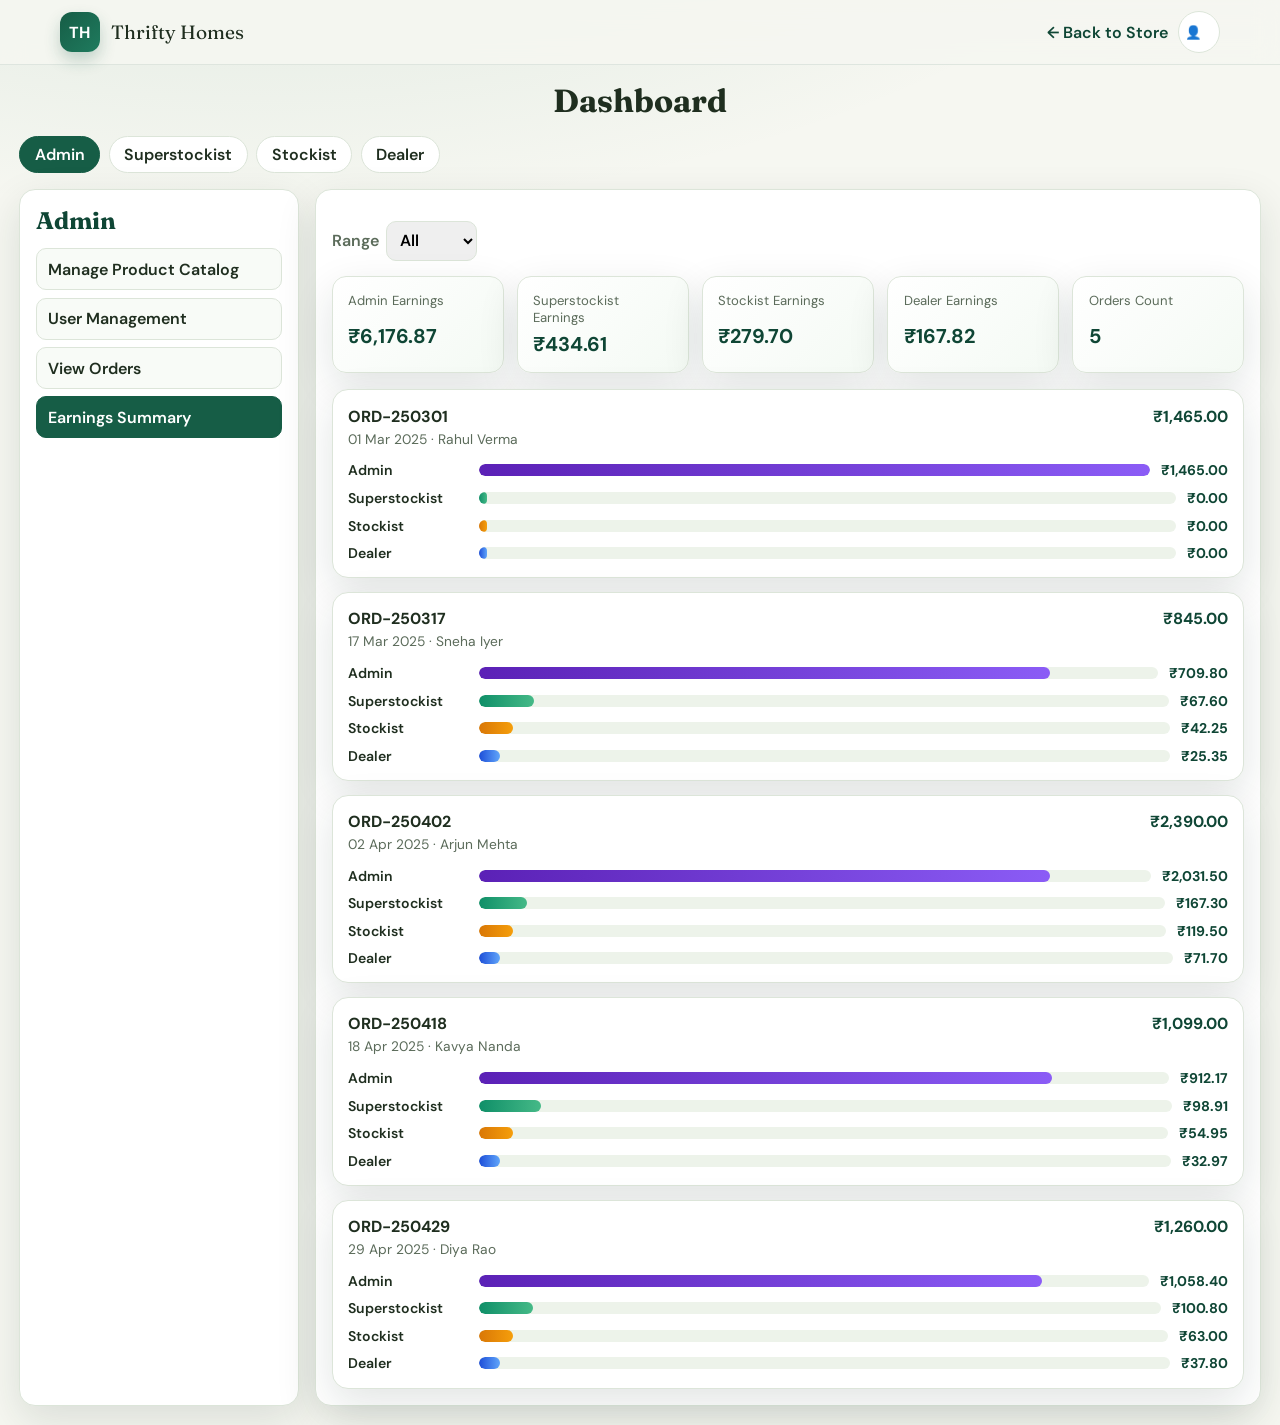
==== commit 88fffcd5: "Add files via upload" ====
--- a/dashboard.html
+++ b/dashboard.html
@@ -62,7 +62,7 @@
   <div class="modal-overlay" id="productEditorModal" hidden>
     <div class="product-editor-modal">
       <button class="modal-close" id="closeProductEditor" type="button" aria-label="Close">✕</button>
-      <h2 id="productEditorTitle">Update Product</h2>
+      <h2 id="productEditorTitle">Add Product</h2>
       <form id="productEditorForm" class="product-editor-form">
         <label for="editorTitle">Product Name</label>
         <input id="editorTitle" name="title" type="text" required />
@@ -78,8 +78,14 @@
         <label for="editorDescription">Description</label>
         <textarea id="editorDescription" name="description" rows="3" required></textarea>
 
-        <label for="editorPrice">Price (INR)</label>
-        <input id="editorPrice" name="price" type="number" min="0.01" step="0.01" required />
+        <label for="editorMrp">MRP Price (INR)</label>
+        <input id="editorMrp" name="mrp" type="number" min="0.01" step="0.01" required />
+
+        <label for="editorDiscountedPrice">Discounted Price (INR)</label>
+        <input id="editorDiscountedPrice" name="discountedPrice" type="number" min="0.01" step="0.01" required />
+
+        <label for="editorStockCount">Stock Count</label>
+        <input id="editorStockCount" name="stockCount" type="number" min="0" step="1" required />
 
         <label>Product Image</label>
         <div class="mock-upload-row">
@@ -90,7 +96,7 @@
 
         <div class="product-editor-actions">
           <button type="button" class="dashboard-secondary-btn" id="cancelProductEditor">Cancel</button>
-          <button type="submit" class="dashboard-primary-btn">Save Product</button>
+          <button type="submit" class="dashboard-primary-btn" id="productEditorSubmitBtn">Add Product</button>
         </div>
       </form>
     </div>
@@ -115,14 +121,65 @@
           <option value="Admin">Admin</option>
           <option value="Superstockist">Superstockist</option>
           <option value="Stockist">Stockist</option>
-        </select>
-
-        <label for="userReferenceNumber">Reference Number</label>
-        <input id="userReferenceNumber" name="referenceNumber" type="text" required />
+          <option value="Dealer">Dealer</option>
+          <option value="Customer">Customer</option>
+        </select>
+
+        <div id="userReferenceRow">
+          <label for="userReferenceNumber">Reference Number</label>
+          <input id="userReferenceNumber" name="referenceNumber" type="text" />
+        </div>
+
+        <div id="userPincodeRow" hidden>
+          <label for="userServiceAreaPincode">Service Area Pincode</label>
+          <input id="userServiceAreaPincode" name="serviceAreaPincode" type="text" inputmode="numeric" pattern="[0-9]{6}" placeholder="e.g. 560001" />
+        </div>
+
+        <div id="userCommissionRow" hidden>
+          <label for="userCommission">Commission %</label>
+          <input id="userCommission" name="commission" type="number" min="0" max="100" step="0.01" placeholder="e.g. 5" />
+        </div>
 
         <div class="product-editor-actions">
           <button type="button" class="dashboard-secondary-btn" id="cancelUserEditor">Cancel</button>
-          <button type="submit" class="dashboard-primary-btn">Save User</button>
+          <button type="submit" class="dashboard-primary-btn">Add User</button>
+        </div>
+      </form>
+    </div>
+  </div>
+
+  <div class="modal-overlay" id="userRoleEditorModal" hidden>
+    <div class="product-editor-modal">
+      <button class="modal-close" id="closeUserRoleEditor" type="button" aria-label="Close">✕</button>
+      <h2>Update User</h2>
+      <form id="userRoleEditorForm" class="product-editor-form">
+        <input id="userRoleEditorId" name="userId" type="text" hidden />
+
+        <label>User</label>
+        <p id="userRoleEditorName" class="dashboard-modal-readonly">-</p>
+
+        <label for="userRoleEditorSelect">Upgrade Role</label>
+        <select id="userRoleEditorSelect" name="role" required>
+          <option value="Customer">Customer</option>
+          <option value="Stockist">Stockist</option>
+          <option value="Superstockist">Superstockist</option>
+          <option value="Dealer">Dealer</option>
+          <option value="Admin">Admin</option>
+        </select>
+
+        <div id="userRoleCommissionRow">
+          <label for="userRoleCommission">Commission %</label>
+          <input id="userRoleCommission" name="commission" type="number" min="0" max="100" step="0.01" placeholder="e.g. 5" />
+        </div>
+
+        <div id="userRolePincodeRow" hidden>
+          <label for="userRoleServiceAreaPincode">Service Area Pincode</label>
+          <input id="userRoleServiceAreaPincode" name="serviceAreaPincode" type="text" inputmode="numeric" pattern="[0-9]{6}" placeholder="e.g. 560001" />
+        </div>
+
+        <div class="product-editor-actions">
+          <button type="button" class="dashboard-secondary-btn" id="cancelUserRoleEditor">Cancel</button>
+          <button type="submit" class="dashboard-primary-btn">Update User</button>
         </div>
       </form>
     </div>
@@ -228,6 +285,31 @@
     </div>
   </div>
 
+  <div class="modal-overlay" id="orderUpdateModal" hidden>
+    <div class="product-editor-modal">
+      <button class="modal-close" id="closeOrderUpdateModal" type="button" aria-label="Close">✕</button>
+      <h2 id="orderUpdateTitle">Update Order</h2>
+      <form id="orderUpdateForm" class="product-editor-form">
+        <input id="orderUpdateOrderId" name="orderId" type="text" hidden />
+
+        <p id="orderUpdateCopy" class="dashboard-modal-readonly"></p>
+
+        <div id="orderUpdateCurrentSsRow" hidden>
+          <label>Current Superstockist</label>
+          <p id="orderUpdateCurrentSs" class="dashboard-modal-readonly">NA</p>
+        </div>
+
+        <label for="orderUpdateSuperstockistSelect" id="orderUpdateSelectLabel">Assign Superstockist</label>
+        <select id="orderUpdateSuperstockistSelect" name="superstockistRef" required></select>
+
+        <div class="product-editor-actions">
+          <button type="button" class="dashboard-secondary-btn" id="cancelOrderUpdateModal">Cancel</button>
+          <button type="submit" class="dashboard-primary-btn">Update Order</button>
+        </div>
+      </form>
+    </div>
+  </div>
+
   <script src="script.js"></script>
 </body>
 </html>
--- a/styles.css
+++ b/styles.css
@@ -178,6 +178,10 @@
   padding: 0.7rem 0.9rem;
 }
 
+.dropdown a[hidden] {
+  display: none;
+}
+
 .dropdown a:hover {
   background: #edf4eb;
 }
@@ -406,6 +410,52 @@
   object-fit: cover;
 }
 
+.product-image-wrap {
+  position: relative;
+}
+
+.img-nav-row {
+  display: flex;
+  align-items: center;
+  justify-content: space-between;
+  gap: 0.45rem;
+  padding: 0.5rem 0.75rem 0;
+}
+
+.img-nav-btn {
+  border: 1px solid var(--line);
+  border-radius: 999px;
+  background: #eef5ea;
+  color: var(--brand-dark);
+  font-size: 0.95rem;
+  font-weight: 700;
+  min-width: 34px;
+  height: 30px;
+  padding: 0;
+  line-height: 1;
+  display: grid;
+  place-items: center;
+  cursor: pointer;
+}
+
+.img-nav-icon {
+  width: 16px;
+  height: 16px;
+  display: block;
+}
+
+.img-nav-btn:hover {
+  background: #dfeede;
+}
+
+.img-counter {
+  background: #f0f3ec;
+  color: var(--muted);
+  font-size: 0.72rem;
+  padding: 0.16rem 0.42rem;
+  border-radius: 999px;
+}
+
 .product-content {
   padding: 0.75rem;
 }
@@ -425,6 +475,16 @@
   justify-content: space-between;
   align-items: center;
   margin-top: 0.35rem;
+}
+
+.price-mrp {
+  color: #7a8679;
+  font-size: 0.88rem;
+  font-weight: 500;
+}
+
+.price-mrp s {
+  text-decoration-thickness: 1.4px;
 }
 
 .price {
@@ -1235,22 +1295,19 @@
 }
 
 .dashboard-update-btn {
-  display: inline-flex;
-  align-items: center;
-  gap: 0.35rem;
-  border: 1px solid var(--brand);
-  background: var(--brand);
-  color: #fff;
-  border-radius: 10px;
-  padding: 0.5rem 0.7rem;
+  border: 1px solid #a0c4e2;
+  background: #e8f4fc;
+  color: #0369a1;
+  border-radius: 8px;
+  padding: 0.36rem 0.6rem;
   font: inherit;
   font-weight: 600;
   cursor: pointer;
 }
 
 .dashboard-update-btn:hover {
-  background: var(--brand-dark);
-  border-color: var(--brand-dark);
+  background: #d0e9f7;
+  border-color: #7ab8d9;
 }
 
 .dashboard-update-icon {
@@ -1314,6 +1371,22 @@
 
 .dashboard-placeholder {
   margin: 0;
+  color: var(--muted);
+}
+
+.dashboard-modal-readonly {
+  margin: 0;
+  padding: 0.55rem 0.65rem;
+  border: 1px solid var(--line);
+  border-radius: 10px;
+  background: #f8fbf7;
+  color: var(--ink);
+  font-size: 0.92rem;
+}
+
+.dashboard-table-empty {
+  text-align: center;
+  padding: 1.2rem;
   color: var(--muted);
 }
 
@@ -1404,6 +1477,20 @@
   font-size: 0.92rem;
 }
 
+.dashboard-order-guest-chip {
+  display: inline-flex;
+  align-items: center;
+  border: 1px solid #f59e0b;
+  background: #fff1cc;
+  color: #7c3a00;
+  border-radius: 999px;
+  padding: 0.18rem 0.6rem;
+  font-size: 0.74rem;
+  font-weight: 800;
+  letter-spacing: 0.01em;
+  margin-top: 0.3rem;
+}
+
 .dashboard-order-accordion-body {
   border-top: 1px solid var(--line);
   padding: 0.7rem 0.75rem 0.75rem;
@@ -1505,6 +1592,143 @@
   gap: 0.2rem;
 }
 
+.analytics-controls {
+  align-items: end;
+}
+
+.analytics-summary-grid {
+  display: grid;
+  grid-template-columns: repeat(auto-fit, minmax(170px, 1fr));
+  gap: 0.85rem;
+  margin-bottom: 1rem;
+}
+
+.analytics-summary-grid-compact {
+  grid-template-columns: repeat(auto-fit, minmax(180px, 1fr));
+}
+
+.analytics-summary-card {
+  border: 1px solid var(--line);
+  border-radius: 14px;
+  background: linear-gradient(135deg, #ffffff 0%, #f4faf4 100%);
+  box-shadow: var(--shadow);
+  padding: 0.95rem;
+  display: grid;
+  gap: 0.35rem;
+}
+
+.analytics-summary-card span {
+  color: var(--muted);
+  font-size: 0.82rem;
+}
+
+.analytics-summary-card strong {
+  color: var(--brand-dark);
+  font-size: 1.25rem;
+}
+
+.analytics-orders-wrap {
+  display: grid;
+  gap: 0.85rem;
+}
+
+.analytics-order-card {
+  border: 1px solid var(--line);
+  border-radius: 16px;
+  background: #fff;
+  box-shadow: var(--shadow);
+  padding: 0.95rem;
+  display: grid;
+  gap: 0.85rem;
+}
+
+.analytics-order-head {
+  display: flex;
+  justify-content: space-between;
+  gap: 0.8rem;
+  align-items: flex-start;
+}
+
+.analytics-order-head p {
+  margin: 0.2rem 0 0;
+  color: var(--muted);
+  font-size: 0.86rem;
+}
+
+.analytics-order-head span {
+  color: var(--brand-dark);
+  font-weight: 700;
+}
+
+.analytics-bar-group {
+  display: grid;
+  gap: 0.6rem;
+}
+
+.analytics-bar-row {
+  display: grid;
+  grid-template-columns: minmax(90px, 120px) 1fr auto;
+  gap: 0.65rem;
+  align-items: center;
+}
+
+.analytics-bar-row span {
+  color: var(--ink);
+  font-size: 0.88rem;
+  font-weight: 600;
+}
+
+.analytics-bar-row strong {
+  color: var(--brand-dark);
+  font-size: 0.88rem;
+}
+
+.analytics-bar-track {
+  width: 100%;
+  height: 12px;
+  border-radius: 999px;
+  background: #edf3ea;
+  overflow: hidden;
+}
+
+.analytics-bar {
+  height: 100%;
+  border-radius: inherit;
+  min-width: 8px;
+}
+
+.analytics-bar-admin {
+  background: linear-gradient(90deg, #5b21b6 0%, #8b5cf6 100%);
+}
+
+.analytics-bar-superstockist {
+  background: linear-gradient(90deg, #0f8f68 0%, #45b987 100%);
+}
+
+.analytics-bar-stockist {
+  background: linear-gradient(90deg, #d97706 0%, #f59e0b 100%);
+}
+
+.analytics-bar-dealer {
+  background: linear-gradient(90deg, #1d4ed8 0%, #60a5fa 100%);
+}
+
+.analytics-order-rate {
+  margin: 0;
+  color: var(--muted);
+  font-size: 0.84rem;
+}
+
+@media (max-width: 700px) {
+  .analytics-bar-row {
+    grid-template-columns: 1fr;
+  }
+
+  .analytics-order-head {
+    flex-direction: column;
+  }
+}
+
 .product-editor-modal {
   width: min(520px, 95vw);
   background: #fff;
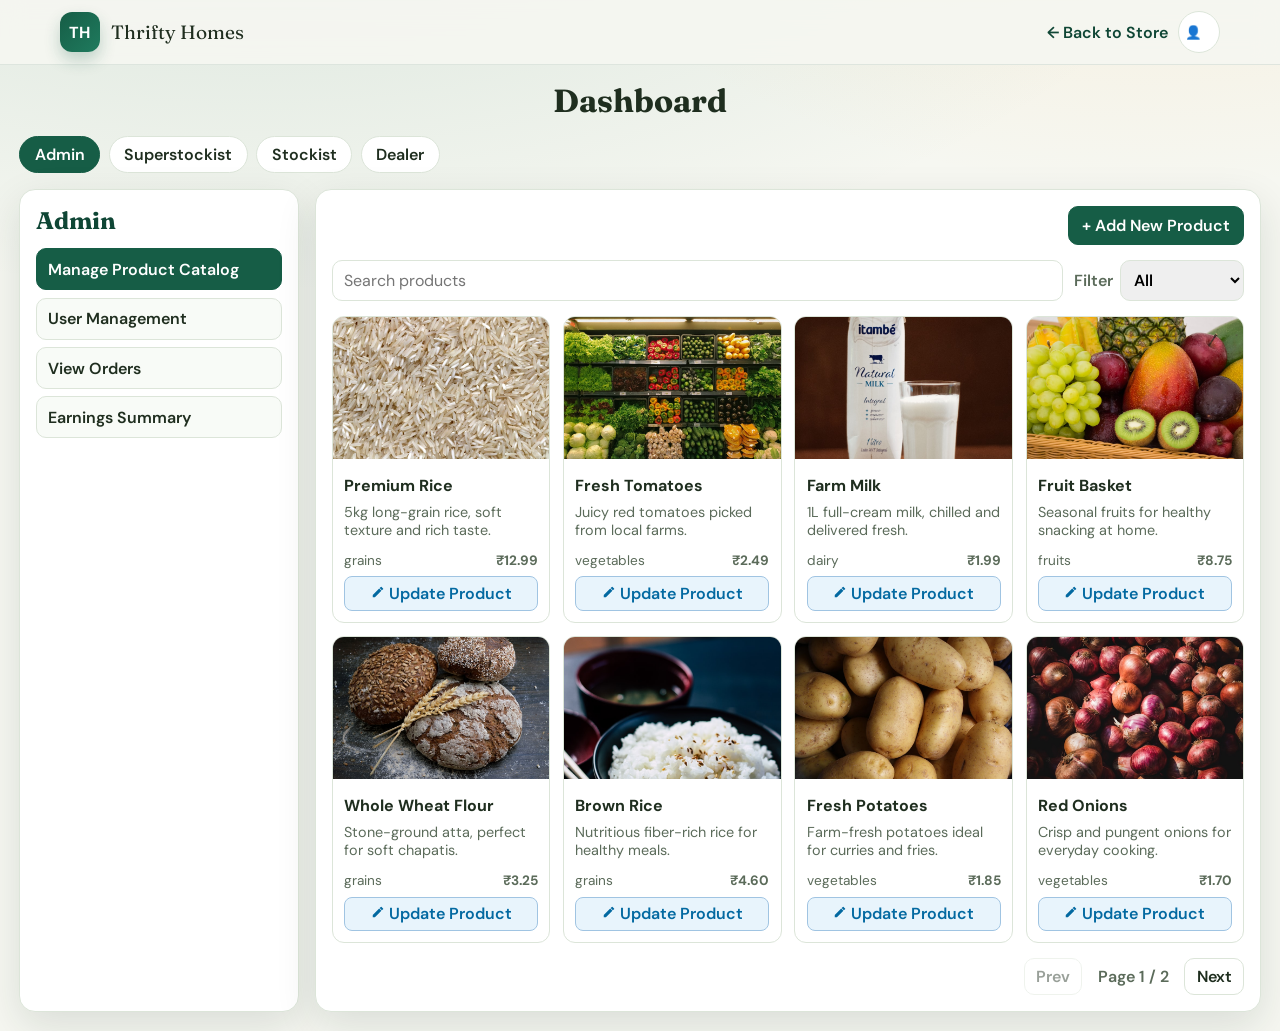
==== commit c9a6f153: "Add files via upload" ====
--- a/dashboard.html
+++ b/dashboard.html
@@ -310,6 +310,6 @@
     </div>
   </div>
 
-  <script src="script.js"></script>
+  <script src="script.js?v=20260530-1"></script>
 </body>
 </html>
